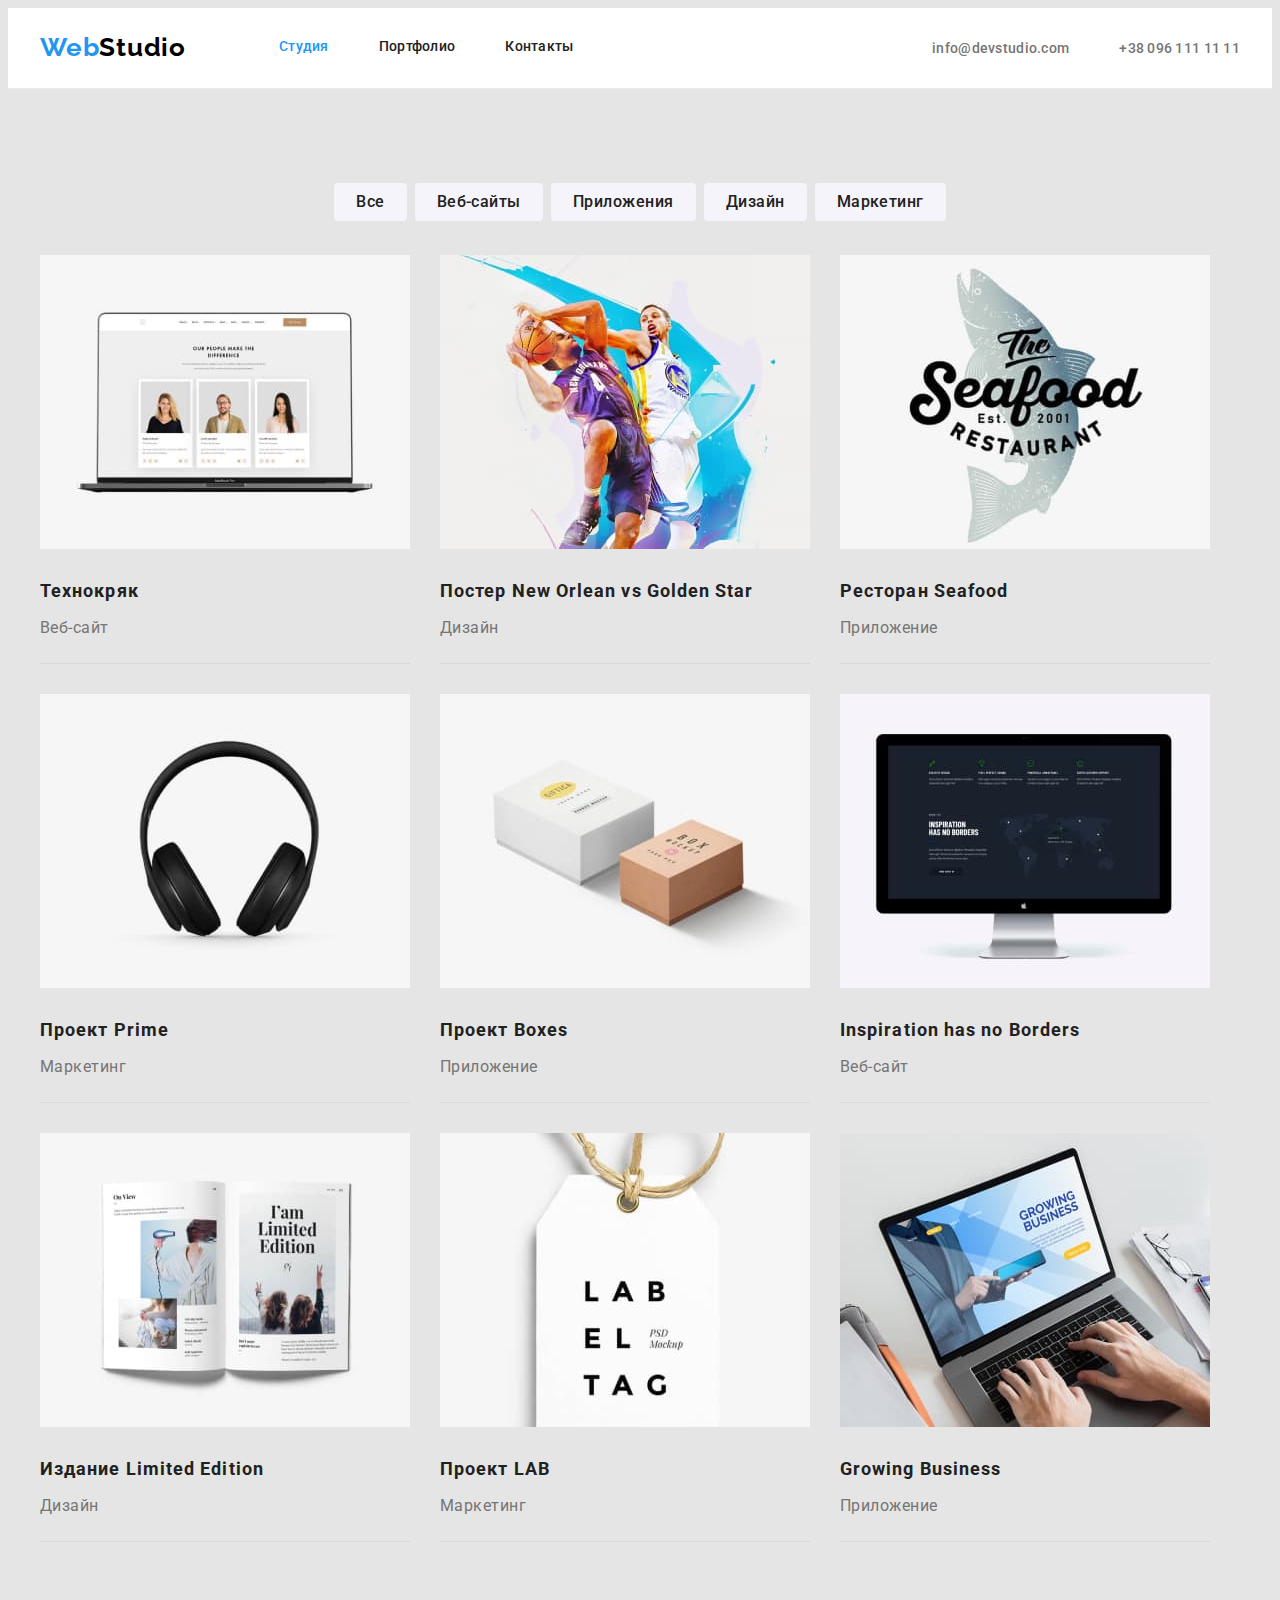
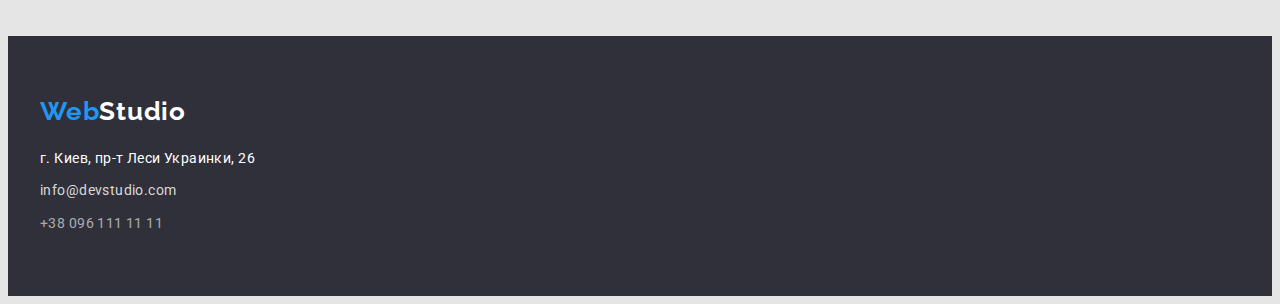
==== portfolio.html @ 295bf1d5 "draft 1" ====
<!DOCTYPE html>

<html lang="ru">
 
    <head>

<meta charset="utf-8"/>
<meta name="viewport" content="width=device-width, initial-scale=1.0"/>


<link rel="preconnect" href="https://fonts.googleapis.com">
<link rel="preconnect" href="https://fonts.gstatic.com" crossorigin>
<link href="https://fonts.googleapis.com/css2?family=Raleway:wght@700&family=Roboto:wght@400;500;700;900&family=Smooch&display=swap" rel="stylesheet">

<link rel="stylesheet" href="https://cdnjs.cloudflare.com/ajax/libs/modern-normalize/1.1.0/modern-normalize.min.css"
    integrity="sha512-wpPYUAdjBVSE4KJnH1VR1HeZfpl1ub8YT/NKx4PuQ5NmX2tKuGu6U/JRp5y+Y8XG2tV+wKQpNHVUX03MfMFn9Q=="
    crossorigin="anonymous" referrerpolicy="no-referrer" />


<link rel="stylesheet" href="./css/styles.css"/>

<title>
    Портфолио 
</title>

</head>

    <body>
      
        <header class="header">
        <div class="container header-container">
            <!-- Логотип в хедере-->
            <nav class="nav">
                <a class="logo-link" href="./index.html" lang="en">
                    Web<span class="logo-studio-header">Studio</span>
                </a>
                <!-- Навигация на другие страницы в хедере-->
                <ul class="nav-list list">
                    <li>
                        <a class="nav-item-current" href="./index.html">Студия</a>
                    </li>
        
                    <li>
                        <a class="nav-item" href="./portfolio.html">Портфолио</a>
                    </li>
        
                    <li>
                        <a class="nav-item" href="">Контакты</a>
                    </li>
        
                </ul>
            </nav>
        
            <!--Контакты в хедере -->
        
            <ul class="list header-contacts">
                <li>
                    <a class="header-email" href="mailto:info@devstudio.com">info@devstudio.com</a>
                </li>
        
                <li>
                    <a class="header-phone" href="tel:+380961111111">+38 096 111 11 11</a>
                </li>
            </ul>
        </div>
   
                    </header>
            

        <main>
<!--Уникальный контент страницы -->
           
<section class="section">
    <div class="container">
    <!-- в финальной версии скрыть этот заголовок методами css -->
    <h1 class="portfolio-h1 section-title">Примеры наших работ</h1>
    
<!-- Фильтр -->
    <ul class="list portfolio-filter">
        <li>
            <button class="portfolio-button" type="button">
                Все 
            </button>
        </li>

        <li>
            <button class="portfolio-button" type="button">
                Веб-сайты 
            </button>
        </li>

        <li>
            <button class="portfolio-button" type="button">
                Приложения   
            </button>
        </li>

        <li>
            <button class="portfolio-button" type="button">
                Дизайн  
            </button>
        </li>

        <li>
            <button class="portfolio-button" type="button">
                Маркетинг  
            </button>
        </li>
        
    </ul>

<!-- Cards -->
    <ul class="list portfolio-cards">
        <li class="portfolio-cards-item">
            <a class="portfolio-cards-link" href="">
            <img class="portfolio-card-img" src="./images/image8-technokriak.jpg" alt="" width="370">
            <h2 class="portfolio-cards-title">
                Технокряк
            </h2>
            <p class="portfolio-cards-text">
                Веб-сайт
            </p>
            </a>   
        </li>

        <li class="portfolio-cards-item">
            <a class="portfolio-cards-link" href="">
            <img class="portfolio-card-img" src="./images/image9-neworleanvsgoldenstar.jpg" alt="" width="370">
            <h2 class="portfolio-cards-title">
                Постер New Orlean vs Golden Star
            </h2>
            <p class="portfolio-cards-text">
                Дизайн
            </p>   
            </a>
        </li>
        
        <li class="portfolio-cards-item">
            <a class="portfolio-cards-link" href="">

            <img class="portfolio-card-img" src="./images/image10-seafood.jpg" alt="" width="370">
            <h2 class="portfolio-cards-title">
                Ресторан Seafood
            </h2>
            <p class="portfolio-cards-text">
                Приложение
            </p>
        </a>  
        </li>
        
        <li class="portfolio-cards-item">
            <a class="portfolio-cards-link" href="">     
            <img class="portfolio-card-img" src="./images/image11-prime.jpg" alt="" width="370">
            <h2 class="portfolio-cards-title">
                Проект Prime
            </h2>
            <p class="portfolio-cards-text">
                Маркетинг
            </p>
            </a>   
        </li>
        
        <li class="portfolio-cards-item">
            <a class="portfolio-cards-link" href="">           
            <img class="portfolio-card-img" src="./images/image12-boxes.jpg" alt="" width="370">
            <h2 class="portfolio-cards-title">
                Проект Boxes
            </h2>
            <p class="portfolio-cards-text">
                Приложение
            </p>
            </a>   
        </li>
        
        <li class="portfolio-cards-item">
            <a class="portfolio-cards-link" href="">
            <img class="portfolio-card-img" src="./images/image13-inspirationhasnoborders.jpg" alt="" width="370">
            <h2 class="portfolio-cards-title">
                Inspiration has no Borders
            </h2>
            <p class="portfolio-cards-text">
                Веб-сайт
            </p>
           </a>   
        </li>
        
        <li class="portfolio-cards-item">
            <a class="portfolio-cards-link" href="">
            <img class="portfolio-card-img" src="./images/image14-limitededition.jpg" alt="" width="370">
            <h2 class="portfolio-cards-title">
                Издание Limited Edition
            </h2>
            <p class="portfolio-cards-text">
                Дизайн
            </p>
            </a>   
        </li>
        
        <li class="portfolio-cards-item">
            <a class="portfolio-cards-link" href="">
            <img class="portfolio-card-img" src="./images/image15-lab.jpg" alt="" width="370">
            <h2 class="portfolio-cards-title">
                Проект LAB
            </h2>
            <p class="portfolio-cards-text">
                Маркетинг
            </p>
            </a>   
        </li>
        
        <li class="portfolio-cards-item">
            <a class="portfolio-cards-link" href="">
            <img class="portfolio-card-img" src="./images/image16-growingbusiness.jpg" alt="" width="370">
            <h2 class="portfolio-cards-title">
                Growing Business
            </h2>
            <p class="portfolio-cards-text">
                Приложение
            </p>
            </a>   
        </li>
    </ul>
    </div>

</section>
            
        </main>

            <footer class="footer">
                <div class="container footer-container">
            
            
                    <a class="logo-link logo-link-footer" href="" lang="en">
                        Web<span class="logo-studio-footer">Studio</span>
                    </a>
            
                    <br>
            
                    <address>
            
                        <ul class="address list">
                            <li class="footer-list-item">
                                <a class="address-location" href="https://goo.gl/maps/uR5vyPPweFNLkcyV9" target="_blank"
                                    rel="noopener noreferrer">г. Киев, пр-т Леси Украинки, 26</a>
                            </li>
                            <li class="footer-list-item">
                                <a class="address-email" href="mailto:info@devstudio.com">info@devstudio.com</a>
                            </li>
            
                            <li class="footer-list-item">
                                <a class="address-phone" href="tel:+380961111111">+38 096 111 11 11</a>
                            </li>
                        </ul>
            
                    </address>
                </div>
            </footer>

            

    </body>
</html>
---- css/styles.css ----
:root {
    --primary-text-color:#212121;
    --secondary-text-color:#757575;
    --primary-accent-color:#2196F3;
    --secondary-accent-color:rgba(255,255,255,0.6);
    --tertiary-accent-color:#D9D9D9;
    --primary-background-color:#E5E5E5;
    --header-background-color:#FFFFFF;
    --footer-background-color:#2F303A;
    --portfolio-button-background-color:#F5F4FA;
}

body {
        font-family: Roboto, sans-serif;
        color: var(--primary-text-color);
        background-color: var(--primary-background-color);
}

h1,
h2,
h3,
p,
ul {
    margin: 0;
    padding: 0;

}

.section {
    margin: 0;
    padding-top: 94px;
    padding-right: 0;
    padding-bottom: 94px;
    padding-left:0;
       
    }

.container {
width: 1200px;
margin-top: 0;
margin-right: auto;
margin-bottom: 0;
margin-left: auto;
padding-top:0;
padding-right: 15px;
padding-bottom:0;
padding-left:15px;

}

.header {
background-color: var(--header-background-color);
border-bottom: 1px solid #ECECEC;
}
.header-container {
display: flex;
justify-content:space-between;
align-items:center;
padding-top:24px;
padding-bottom:25px;
}

.nav {
    display: flex;
    align-items: center;
    }
.logo-link {
    display: inline-block;
    margin-right: 93px;
    font-family: 'Raleway';
font-weight: 700;
font-size: 26px;
line-height: 1.19;
letter-spacing: 0.03em;
text-decoration: none;
color: var(--primary-accent-color);
    
}

.logo-link:hover,
.logo-link:focus,
.nav-item-current:hover,
.nav-item-current:focus,
.nav-item:hover,
.nav-item:focus,
.header-email:hover,
.header-email:focus,
.header-phone:hover,
.header-phone:focus,
.address-location:hover,
.address-location:focus,
.address-email:hover,
.address-email:focus,
.address-phone:hover,
.address-phone:focus,
.portfolio-cards-title:hover,
.portfolio-cards-title:focus,
.portfolio-cards-text:hover,
.portfolio-cards-text:focus {
    color:var(--primary-accent-color);
}


.logo-studio-header {
        color: #000000;
}

.list {list-style:none;}

.nav-list {   
    display: flex;
    
    font-weight: 500;
font-size: 14px;
line-height: 1.14;
letter-spacing: 0.02em;
}

.nav-list li:not(:last-child) {
    margin-right: 50px;
}

.nav-item-current {
    color: var(--primary-accent-color);
    text-decoration: none;
}
.nav-item {
    text-decoration: none;
    color:var(--primary-text-color);
}

.header-contacts { 
    display: flex;
    }

.header-contacts li+li {
    margin-left:50px;
}

.header-email {
    
    font-weight: 500;
font-size: 14px;
line-height: 1.14;
letter-spacing: 0.02em;
color: var(--secondary-text-color);
text-decoration: none;
}

.hero-section {
    background-color: #2F303A;
}
.header-phone {
    font-weight: 500;
font-size: 14px;
line-height: 1.14;
letter-spacing: 0.02em;color: var(--secondary-text-color);
text-decoration: none;
}
/* HERO */
.hero-title{
    max-width: 696px;
    margin-left:auto;
    margin-right:auto;
    margin-bottom: 30px;
font-weight: 900;
font-size: 44px;
line-height: 1.36;
letter-spacing: 0.06em;
text-align: center;
text-transform: uppercase;
color: #FFFFFF;
}
.hero-container {
    padding-top: 106px;
    padding-bottom:106px;
}
.hero-button {
    min-width: 200px;
    margin-left: 485px;
    padding-top: 8px;
    padding-right: 30px;
padding-bottom: 8px;
padding-left: 30px;

font-family: inherit;
font-weight: 700;
font-size: 16px;
line-height: 1.87;
text-align: center;
letter-spacing: 0.06em;
color: #FFFFFF;
cursor: pointer;
border-radius:4px;
border: 2px solid transparent;
background-color: var(--primary-accent-color);
}



.section-title {
    margin-bottom:50px;
font-weight: 700;
font-size: 36px;
line-height: 1.16;
text-align: center;
letter-spacing: 0.03em;
color: var(--primary-text-color);
background-color: aqua
}

 
.features-title, .examples-of-our-works-title {
        display:none;
        opacity: 0;
}

.features-list {
   display:flex;
    font-weight: 700;
font-size: 14px;
line-height: 1.14;
text-align: left;
letter-spacing: 0.03em;
text-transform: uppercase;
color: var(--primary-text-color);

}

.features-list-item {
    width: 270px;
} 

.features-list li:not(:last-child) {
    margin-right: 30px;
}


.features-paragraph {
    font-weight: 400;
font-size: 14px;
line-height: 1.71;
letter-spacing: 0.03em;
text-transform: none;
color: var(--secondary-text-color);
}

.features-list-h3 {
    font-size: 14px;
    margin-bottom:10px;
}

/* WHAT WE DO */


.what-we-do-section {
    padding-top: 0;
    }

.what-we-do-list {
    display: flex;
}


.what-we-do-list li:not(:last-child) {
    margin-right:30px;
}

/* OUR TEAM */

.our-team {
    background-color: #F5F4FA;
}

.our-team-list {
    display: flex;
}

.our-team-list li:not(:last-child){
    margin-right: 30px;
}

.our-team-header {
    font-weight: 700;
font-size: 36px;
line-height: 1.16;
letter-spacing: 0.03em;
text-align: center;
color: var(--primary-text-color);
}

.our-team-list-header {
    margin-bottom: 10px;
font-weight: 500;
font-size: 16px;
line-height: 1.18;
letter-spacing: 0.03em;
text-align: center;

}
.our-team-list-img {
    margin-bottom:30px;
}

.our-team-list-paragraph {
    font-size: 16px;
line-height: 1.18;
letter-spacing: 0.03em;
text-align: center;
color: var(--secondary-text-color);
}

/* FOOTER */

.footer {
    padding-top: 60px;
    padding-bottom:60px;

    background-color: var(--footer-background-color);
}
.logo-link-footer {
    padding-bottom: 20px;
}
.logo-studio-footer {
    color: #FFFFFF;
}

.address {   
    font-style:normal;
font-size: 14px;
line-height: 1.71;
letter-spacing: 0.03em;
}

.address-location{ 
        color: #FFFFFF;
text-decoration: none;
}

.address-email{
    color: var(--tertiary-accent-color);
text-decoration: none;
}

.footer-list-item:not(:last-child){
    margin-bottom: 9px;
}

.address-phone{
    color:var(--secondary-accent-color);
text-decoration: none;
}

/* PORTFOLIO */

.portfolio-h1 {
    display:none;
}

.portfolio-filter{
    display: flex;
    margin-bottom: 34px;
    justify-content:center;
    }
.portfolio-filter li:not(:last-child) {
margin-right: 8px;

}


.portfolio-button {
    
    padding: 4px 20px;
    border-radius: 4px;
    border: 2px solid transparent;
    

    font-family: inherit;
    font-weight: 500;
    font-size: 16px;
    line-height: 1.62;
    text-align: center;
    letter-spacing: 0.03em;
    
    
    color: var(--primary-text-color);
    background-color: var(--portfolio-button-background-color);
}
.portfolio-button:hover,
.portfolio-button:focus {
    font-family: inherit;
    font-weight: 500;
    font-size: 16px;
    line-height: 1.62;
    text-align: center;
    letter-spacing: 0.03em;
    color: #FFFFFF;
    background-color: var(--primary-accent-color);
}

.portfolio-cards {
    display: flex;
    flex-wrap: wrap;
    ;
}
.portfolio-cards-item {
    padding-bottom:20px;
border-bottom: 1px solid #D9D9D9;
}

.portfolio-cards-item:not(:nth-child(3n)) {
    margin-right: 30px;
}

.portfolio-cards-item:not(:nth-last-child(-n+3)) {
    margin-bottom: 30px;
}

.portfolio-card-img {
    margin-bottom: 20px;
}

.portfolio-cards-title {
   font-weight: 700;
   margin-bottom:4px;
font-size: 18px;
line-height: 2;
text-align: left;
letter-spacing: 0.06em;
vertical-align: top;
color: var(--primary-text-color);
}

.portfolio-cards-text {
   font-weight: 400;
font-size: 16px;
line-height: 1.87;
text-align: left;
vertical-align: top;
letter-spacing: 0.03em; 
color: var(--secondary-text-color);
 }
 .portfolio-cards-link {
    text-decoration: none;
 }
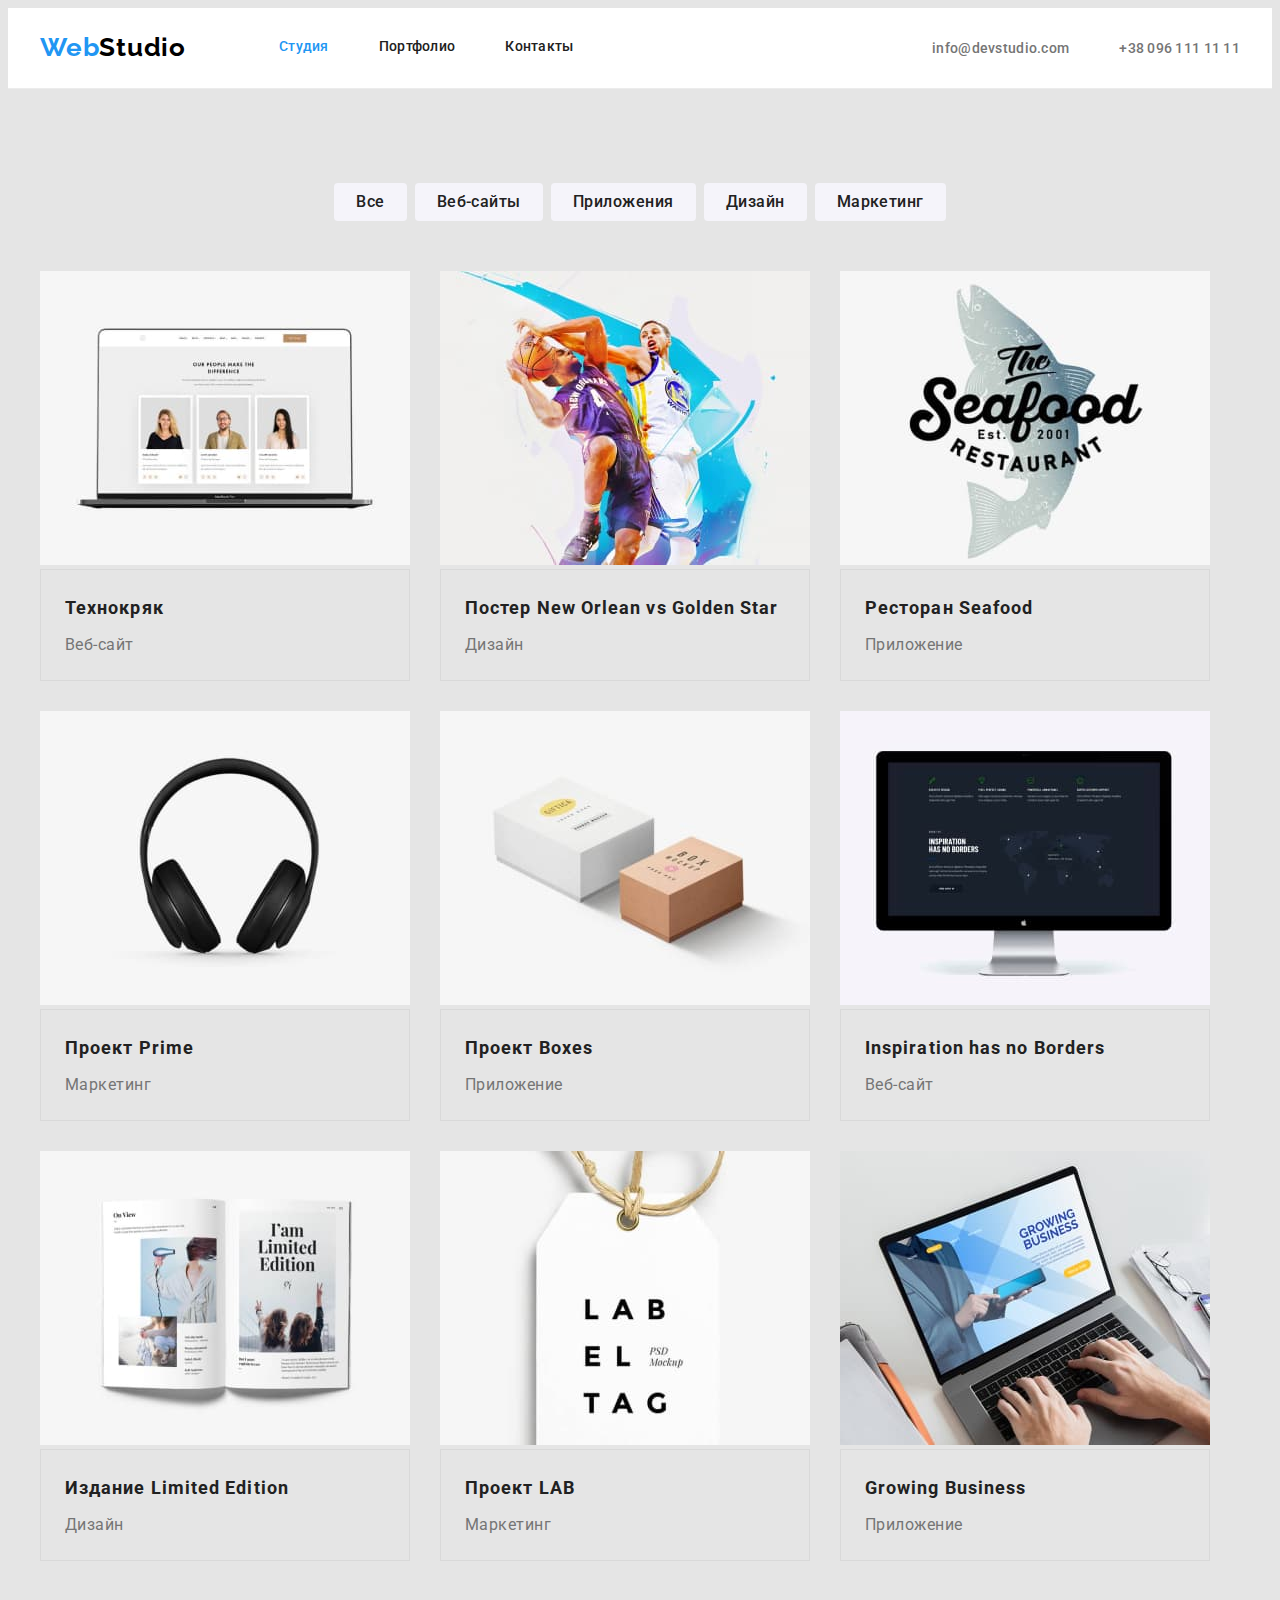
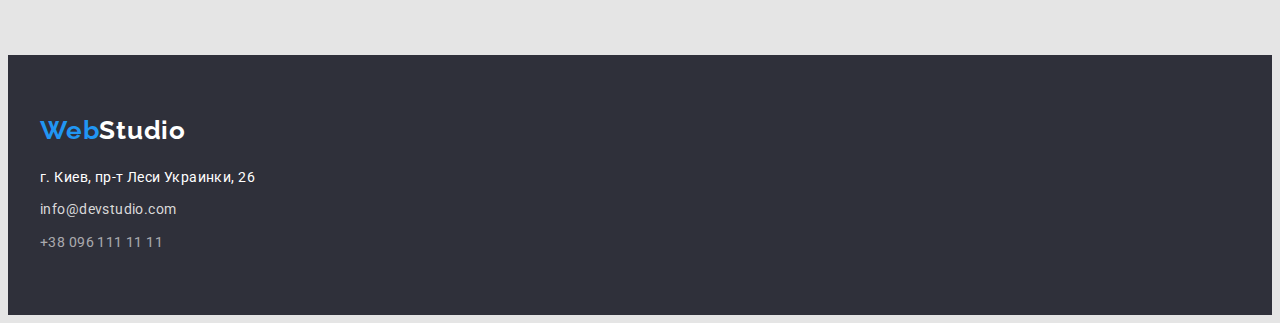
==== commit 9cb3f850: "draft2" ====
--- a/portfolio.html
+++ b/portfolio.html
@@ -113,25 +113,32 @@
     <ul class="list portfolio-cards">
         <li class="portfolio-cards-item">
             <a class="portfolio-cards-link" href="">
-            <img class="portfolio-card-img" src="./images/image8-technokriak.jpg" alt="" width="370">
-            <h2 class="portfolio-cards-title">
+            
+                <img class="portfolio-card-img" src="./images/image8-technokriak.jpg" alt="" width="370">
+           
+            <div class="portfolio-cards-legend">
+                <h2 class="portfolio-cards-title">
                 Технокряк
             </h2>
             <p class="portfolio-cards-text">
                 Веб-сайт
             </p>
+            </div>
             </a>   
         </li>
 
         <li class="portfolio-cards-item">
             <a class="portfolio-cards-link" href="">
             <img class="portfolio-card-img" src="./images/image9-neworleanvsgoldenstar.jpg" alt="" width="370">
+            <div class="portfolio-cards-legend">
+
             <h2 class="portfolio-cards-title">
                 Постер New Orlean vs Golden Star
             </h2>
             <p class="portfolio-cards-text">
                 Дизайн
-            </p>   
+            </p>
+            </div>   
             </a>
         </li>
         
@@ -139,84 +146,102 @@
             <a class="portfolio-cards-link" href="">
 
             <img class="portfolio-card-img" src="./images/image10-seafood.jpg" alt="" width="370">
+            <div class="portfolio-cards-legend">
+
             <h2 class="portfolio-cards-title">
                 Ресторан Seafood
             </h2>
             <p class="portfolio-cards-text">
                 Приложение
             </p>
-        </a>  
-        </li>
-        
-        <li class="portfolio-cards-item">
-            <a class="portfolio-cards-link" href="">     
+            </div>
+        </a>
+      
+        </li>
+        
+        <li class="portfolio-cards-item">
+            <a class="portfolio-cards-link" href=""> 
+
             <img class="portfolio-card-img" src="./images/image11-prime.jpg" alt="" width="370">
+           
+            <div class="portfolio-cards-legend">
             <h2 class="portfolio-cards-title">
                 Проект Prime
             </h2>
             <p class="portfolio-cards-text">
                 Маркетинг
             </p>
+            </div>
             </a>   
         </li>
         
         <li class="portfolio-cards-item">
             <a class="portfolio-cards-link" href="">           
             <img class="portfolio-card-img" src="./images/image12-boxes.jpg" alt="" width="370">
+            
+            <div class="portfolio-cards-legend">
             <h2 class="portfolio-cards-title">
                 Проект Boxes
             </h2>
             <p class="portfolio-cards-text">
                 Приложение
             </p>
+            </div>
             </a>   
         </li>
         
         <li class="portfolio-cards-item">
             <a class="portfolio-cards-link" href="">
             <img class="portfolio-card-img" src="./images/image13-inspirationhasnoborders.jpg" alt="" width="370">
+            <div class="portfolio-cards-legend">
             <h2 class="portfolio-cards-title">
                 Inspiration has no Borders
             </h2>
             <p class="portfolio-cards-text">
                 Веб-сайт
             </p>
+            </div>
            </a>   
         </li>
         
         <li class="portfolio-cards-item">
             <a class="portfolio-cards-link" href="">
             <img class="portfolio-card-img" src="./images/image14-limitededition.jpg" alt="" width="370">
+            <div class="portfolio-cards-legend">
             <h2 class="portfolio-cards-title">
                 Издание Limited Edition
             </h2>
             <p class="portfolio-cards-text">
                 Дизайн
             </p>
+            </div>
             </a>   
         </li>
         
         <li class="portfolio-cards-item">
             <a class="portfolio-cards-link" href="">
             <img class="portfolio-card-img" src="./images/image15-lab.jpg" alt="" width="370">
+            <div class="portfolio-cards-legend">
             <h2 class="portfolio-cards-title">
                 Проект LAB
             </h2>
             <p class="portfolio-cards-text">
                 Маркетинг
             </p>
+            </div>
             </a>   
         </li>
         
         <li class="portfolio-cards-item">
             <a class="portfolio-cards-link" href="">
             <img class="portfolio-card-img" src="./images/image16-growingbusiness.jpg" alt="" width="370">
-            <h2 class="portfolio-cards-title">
+            <div class="portfolio-cards-legend"><h2 class="portfolio-cards-title">
                 Growing Business
             </h2>
             <p class="portfolio-cards-text">
                 Приложение
             </p>
+            </div>
             </a>   
         </li>
     </ul>
--- a/css/styles.css
+++ b/css/styles.css
@@ -51,13 +51,14 @@
 .header {
 background-color: var(--header-background-color);
 border-bottom: 1px solid #ECECEC;
+padding-top: 24px;
+padding-bottom: 25px;
 }
 .header-container {
 display: flex;
 justify-content:space-between;
 align-items:center;
-padding-top:24px;
-padding-bottom:25px;
+
 }
 
 .nav {
@@ -172,8 +173,8 @@
 color: #FFFFFF;
 }
 .hero-container {
-    padding-top: 106px;
-    padding-bottom:106px;
+    padding-top: 200px;
+    padding-bottom:200px;
 }
 .hero-button {
     min-width: 200px;
@@ -298,8 +299,12 @@
 text-align: center;
 
 }
-.our-team-list-img {
+/* .our-team-list-img {
     margin-bottom:30px;
+} */
+
+.our-team-card-legend {
+    padding-top:30px;
 }
 
 .our-team-list-paragraph {
@@ -359,7 +364,7 @@
 
 .portfolio-filter{
     display: flex;
-    margin-bottom: 34px;
+    margin-bottom: 50px;
     justify-content:center;
     }
 .portfolio-filter li:not(:last-child) {
@@ -367,6 +372,13 @@
 
 }
 
+.portfolio-cards-legend {
+padding-top:20px;
+padding-right: 24px;
+padding-bottom: 20px;
+padding-left:24px;
+border: 1px solid #D9D9D9;
+}
 
 .portfolio-button {
     
@@ -403,10 +415,6 @@
     flex-wrap: wrap;
     ;
 }
-.portfolio-cards-item {
-    padding-bottom:20px;
-border-bottom: 1px solid #D9D9D9;
-}
 
 .portfolio-cards-item:not(:nth-child(3n)) {
     margin-right: 30px;
@@ -416,9 +424,9 @@
     margin-bottom: 30px;
 }
 
-.portfolio-card-img {
+/* .portfolio-card-img {
     margin-bottom: 20px;
-}
+} */
 
 .portfolio-cards-title {
    font-weight: 700;
